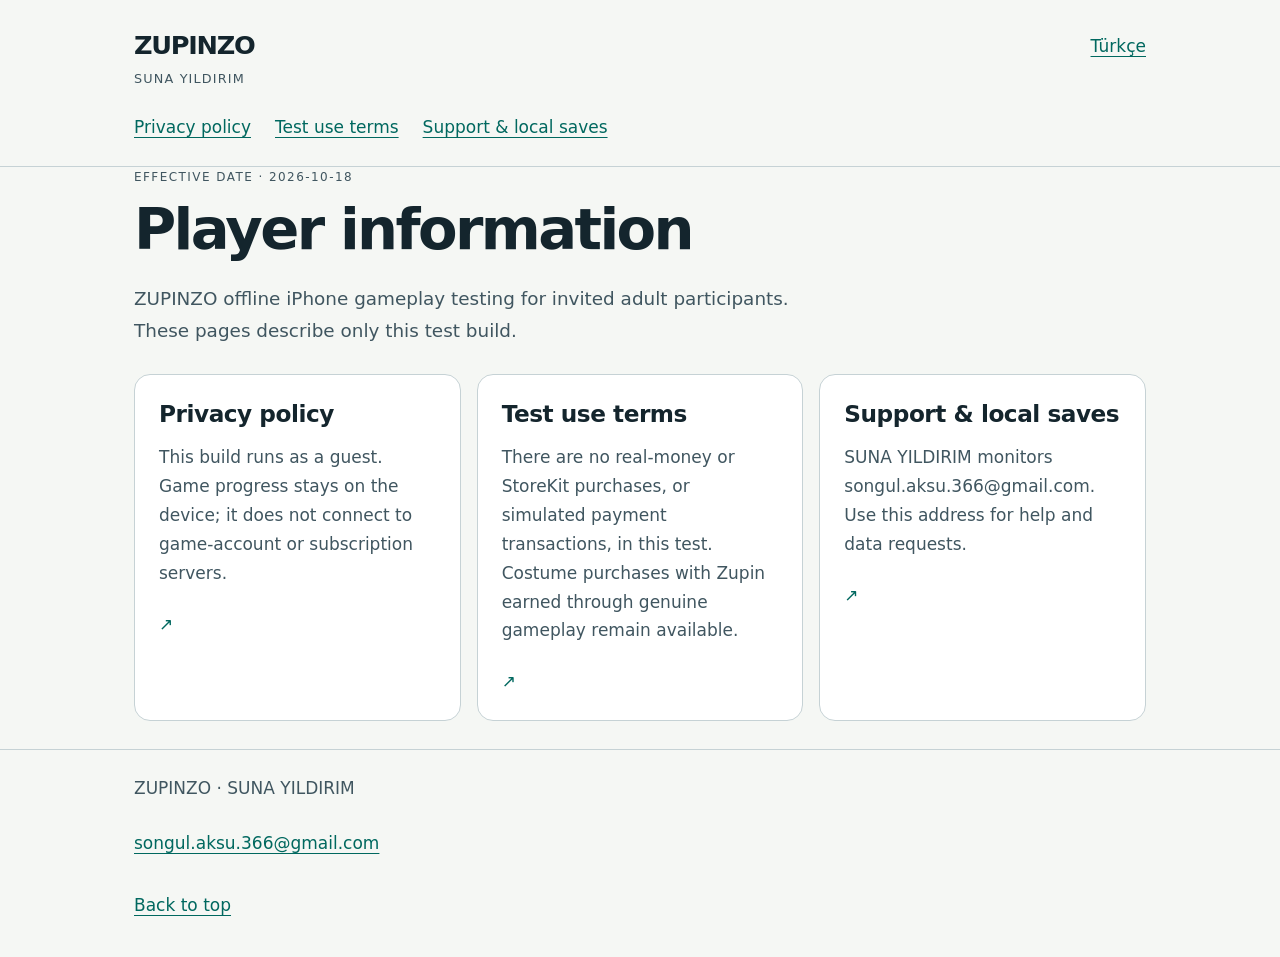
==== en/index.html @ 1bb2598b "Publish approved offline gameplay privacy and support pages" ====
<!doctype html><html lang="en"><head><meta charset="utf-8"><meta name="viewport" content="width=device-width,initial-scale=1,viewport-fit=cover"><meta name="referrer" content="no-referrer"><title>Player information · ZUPINZO</title><link rel="stylesheet" href="../style.css"></head><body id="top"><a class="skip" href="#main">Skip to content</a><header><div class="wrap"><div class="mast"><a class="brand" href="./">ZUPINZO</a><a class="language" lang="tr" hreflang="tr" href="../tr/">Türkçe</a></div><div class="publisher">SUNA YILDIRIM</div><nav aria-label="Pages"><a href="privacy/">Privacy policy</a><a href="terms/">Test use terms</a><a href="support/">Support &amp; local saves</a></nav></div></header><main id="main" class="wrap" tabindex="-1"><div class="eyebrow">Effective date · 2026-10-18</div><h1>Player information</h1><p class="summary">ZUPINZO offline iPhone gameplay testing for invited adult participants. These pages describe only this test build.</p><div class=""><div class="cards"><a class="card" href="privacy/"><h2>Privacy policy</h2><p>This build runs as a guest. Game progress stays on the device; it does not connect to game-account or subscription servers.</p><span aria-hidden="true">↗</span></a><a class="card" href="terms/"><h2>Test use terms</h2><p>There are no real-money or StoreKit purchases, or simulated payment transactions, in this test. Costume purchases with Zupin earned through genuine gameplay remain available.</p><span aria-hidden="true">↗</span></a><a class="card" href="support/"><h2>Support &amp; local saves</h2><p>SUNA YILDIRIM monitors songul.aksu.366@gmail.com. Use this address for help and data requests.</p><span aria-hidden="true">↗</span></a></div></div></main><footer><div class="wrap"><p>ZUPINZO · SUNA YILDIRIM</p><p><a href="mailto:songul.aksu.366@gmail.com">songul.aksu.366@gmail.com</a></p><a href="#top">Back to top</a></div></footer></body></html>
---- style.css ----
:root{color-scheme:light;--ink:#14252d;--muted:#405660;--line:#c6d2d5;--paper:#f5f7f4;--accent:#00685f}*{box-sizing:border-box}html{scroll-behavior:auto}body{margin:0;background:var(--paper);color:var(--ink);font:17px/1.7 system-ui,-apple-system,BlinkMacSystemFont,"Segoe UI",sans-serif;overflow-wrap:anywhere}a{color:var(--accent);text-underline-offset:.22em}a:hover{text-decoration-thickness:3px}a:focus-visible{outline:3px solid #a54a00;outline-offset:4px;border-radius:3px}.skip{position:absolute;left:1rem;top:-9rem;background:white;padding:.8rem;z-index:2}.skip:focus{top:1rem}.wrap{max-width:1060px;margin:auto;padding:0 max(24px,env(safe-area-inset-left)) 0 max(24px,env(safe-area-inset-right))}.notice{padding:12px 0;background:#fff0cc;border-bottom:1px solid #c4a34b;font-size:.8rem;letter-spacing:.07em;font-weight:750}.brand{font-size:1.6rem;font-weight:850;letter-spacing:-.05em;text-decoration:none;color:var(--ink)}header{padding-top:max(24px,env(safe-area-inset-top));border-bottom:1px solid var(--line)}.mast{display:flex;justify-content:space-between;align-items:center;gap:20px;flex-wrap:wrap}.publisher{font-size:.8rem;letter-spacing:.09em;text-transform:uppercase;color:var(--muted)}nav{display:flex;flex-wrap:wrap;gap:6px 24px;padding:16px 0}nav a,.language{display:inline-flex;align-items:center;min-height:44px}nav a[aria-current=page]{color:var(--ink);font-weight:750;text-decoration-thickness:3px}main{padding-top:44px;padding-bottom:48px;min-height:60vh}.eyebrow{font-size:.75rem;letter-spacing:.12em;text-transform:uppercase;color:var(--muted)}h1{font-size:clamp(2rem,6vw,3.6rem);line-height:1.08;letter-spacing:-.045em;margin:12px 0 22px;max-width:850px}h2{font-size:1.45rem;line-height:1.3;margin:0 0 14px;letter-spacing:-.02em}p{margin:0 0 18px}.summary{font-size:1.15rem;color:var(--muted);max-width:700px}.content{max-width:760px}section{margin-top:34px;padding-top:28px;border-top:1px solid var(--line)}.cards,.plans{display:grid;grid-template-columns:repeat(3,minmax(0,1fr));gap:16px;margin:28px 0}.card,.plan{padding:24px;border:1px solid var(--line);border-radius:16px;background:white}.card{display:block;text-decoration:none;color:var(--ink)}.card p{color:var(--muted);margin:0}.card span{display:block;color:var(--accent);margin-top:22px}.plan strong{font-size:1.6rem;line-height:1.4;display:block}.plan p{margin:8px 0 0}.small{font-size:.87rem;color:var(--muted)}.review{border:2px dashed #95660a;border-radius:12px;padding:24px;background:#fff9e9}.review li{margin-bottom:16px}.links{display:flex;gap:10px 24px;flex-wrap:wrap;list-style:none;padding:0}.links a{min-height:44px;display:inline-flex;align-items:center}footer a{display:inline-flex;align-items:center;min-height:44px}footer{border-top:1px solid var(--line);padding:24px 0 max(30px,env(safe-area-inset-bottom));color:var(--muted)}.inspection{display:flex;flex-wrap:wrap;gap:16px;padding:20px}.inspection iframe{height:700px;border:2px solid #405660;border-radius:14px;background:white;max-width:100%}.inspection select{font:inherit} @media(max-width:640px){.wrap{padding-left:max(20px,env(safe-area-inset-left));padding-right:max(20px,env(safe-area-inset-right))}.cards,.plans{grid-template-columns:1fr}main{padding-top:28px}nav{gap:2px 16px}.card,.plan{padding:20px}h2{font-size:1.3rem}.review{padding:18px}.publisher{font-size:.7rem}}@media print{.notice{border:2px solid black}.skip{display:none}body{font-size:12pt}section,.plan{break-inside:avoid}a{color:inherit}}
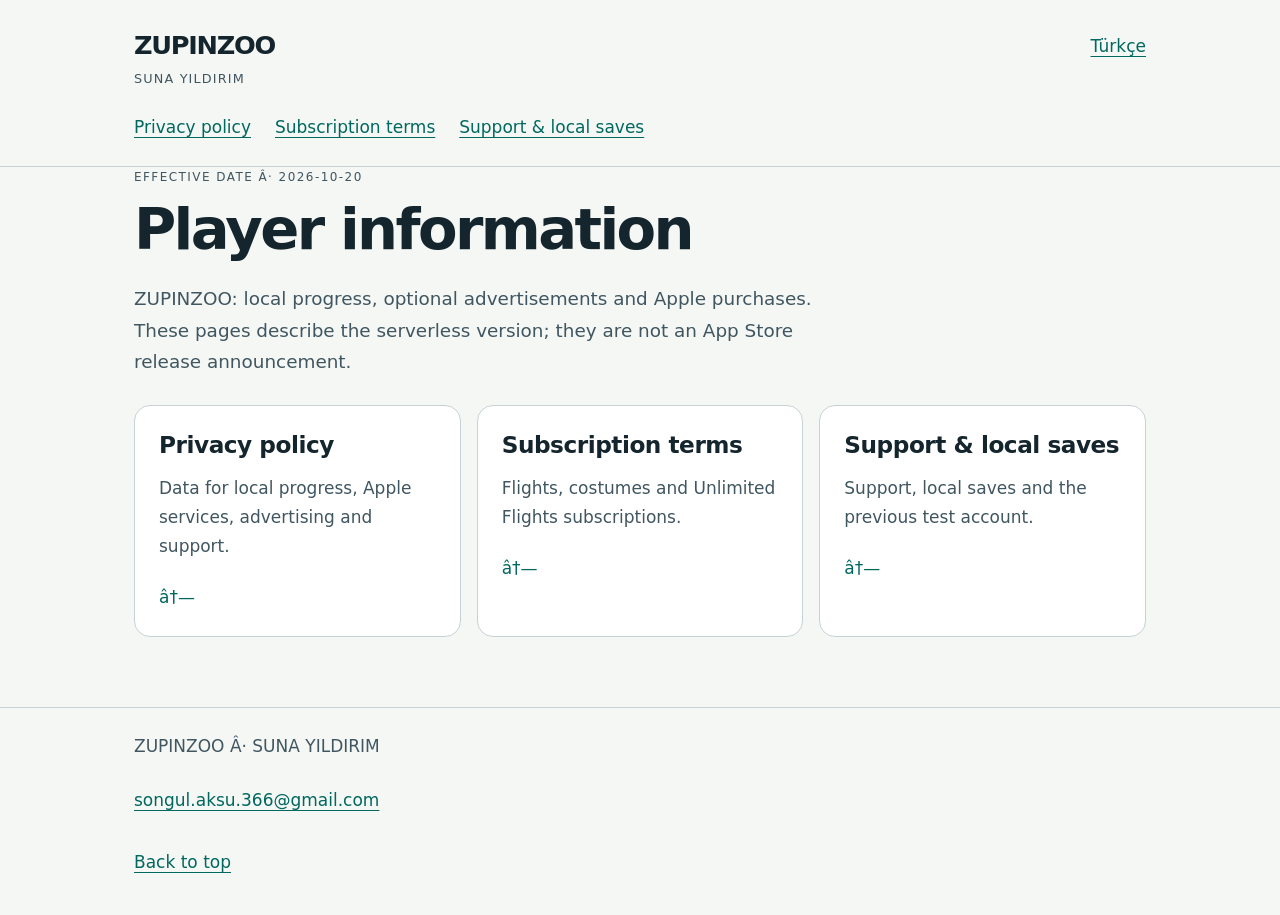
==== commit 2aa213dd: "Publish approved serverless ZUPINZOO policies and support retention" ====
--- a/en/index.html
+++ b/en/index.html
@@ -1 +1 @@
-<!doctype html><html lang="en"><head><meta charset="utf-8"><meta name="viewport" content="width=device-width,initial-scale=1,viewport-fit=cover"><meta name="referrer" content="no-referrer"><title>Player information · ZUPINZO</title><link rel="stylesheet" href="../style.css"></head><body id="top"><a class="skip" href="#main">Skip to content</a><header><div class="wrap"><div class="mast"><a class="brand" href="./">ZUPINZO</a><a class="language" lang="tr" hreflang="tr" href="../tr/">Türkçe</a></div><div class="publisher">SUNA YILDIRIM</div><nav aria-label="Pages"><a href="privacy/">Privacy policy</a><a href="terms/">Test use terms</a><a href="support/">Support &amp; local saves</a></nav></div></header><main id="main" class="wrap" tabindex="-1"><div class="eyebrow">Effective date · 2026-10-18</div><h1>Player information</h1><p class="summary">ZUPINZO offline iPhone gameplay testing for invited adult participants. These pages describe only this test build.</p><div class=""><div class="cards"><a class="card" href="privacy/"><h2>Privacy policy</h2><p>This build runs as a guest. Game progress stays on the device; it does not connect to game-account or subscription servers.</p><span aria-hidden="true">↗</span></a><a class="card" href="terms/"><h2>Test use terms</h2><p>There are no real-money or StoreKit purchases, or simulated payment transactions, in this test. Costume purchases with Zupin earned through genuine gameplay remain available.</p><span aria-hidden="true">↗</span></a><a class="card" href="support/"><h2>Support &amp; local saves</h2><p>SUNA YILDIRIM monitors songul.aksu.366@gmail.com. Use this address for help and data requests.</p><span aria-hidden="true">↗</span></a></div></div></main><footer><div class="wrap"><p>ZUPINZO · SUNA YILDIRIM</p><p><a href="mailto:songul.aksu.366@gmail.com">songul.aksu.366@gmail.com</a></p><a href="#top">Back to top</a></div></footer></body></html>+<!doctype html><html lang="en"><head><meta charset="utf-8"><meta name="viewport" content="width=device-width,initial-scale=1,viewport-fit=cover"><meta name="referrer" content="no-referrer"><title>Player information Â· ZUPINZOO</title><link rel="stylesheet" href="../style.css"></head><body id="top"><a class="skip" href="#main">Skip to content</a><header><div class="wrap"><div class="mast"><a class="brand" href="./">ZUPINZOO</a><a class="language" lang="tr" hreflang="tr" href="../tr/">Türkçe</a></div><div class="publisher">SUNA YILDIRIM</div><nav aria-label="Pages"><a href="privacy/">Privacy policy</a><a href="terms/">Subscription terms</a><a href="support/">Support &amp; local saves</a></nav></div></header><main id="main" class="wrap" tabindex="-1"><div class="eyebrow">Effective date Â· 2026-10-20</div><h1>Player information</h1><p class="summary">ZUPINZOO: local progress, optional advertisements and Apple purchases. These pages describe the serverless version; they are not an App Store release announcement.</p><div class=""><div class="cards"><a class="card" href="privacy/"><h2>Privacy policy</h2><p>Data for local progress, Apple services, advertising and support.</p><span aria-hidden="true">â†—</span></a><a class="card" href="terms/"><h2>Subscription terms</h2><p>Flights, costumes and Unlimited Flights subscriptions.</p><span aria-hidden="true">â†—</span></a><a class="card" href="support/"><h2>Support &amp; local saves</h2><p>Support, local saves and the previous test account.</p><span aria-hidden="true">â†—</span></a></div></div></main><footer><div class="wrap"><p>ZUPINZOO Â· SUNA YILDIRIM</p><p><a href="mailto:songul.aksu.366@gmail.com">songul.aksu.366@gmail.com</a></p><a href="#top">Back to top</a></div></footer></body></html>
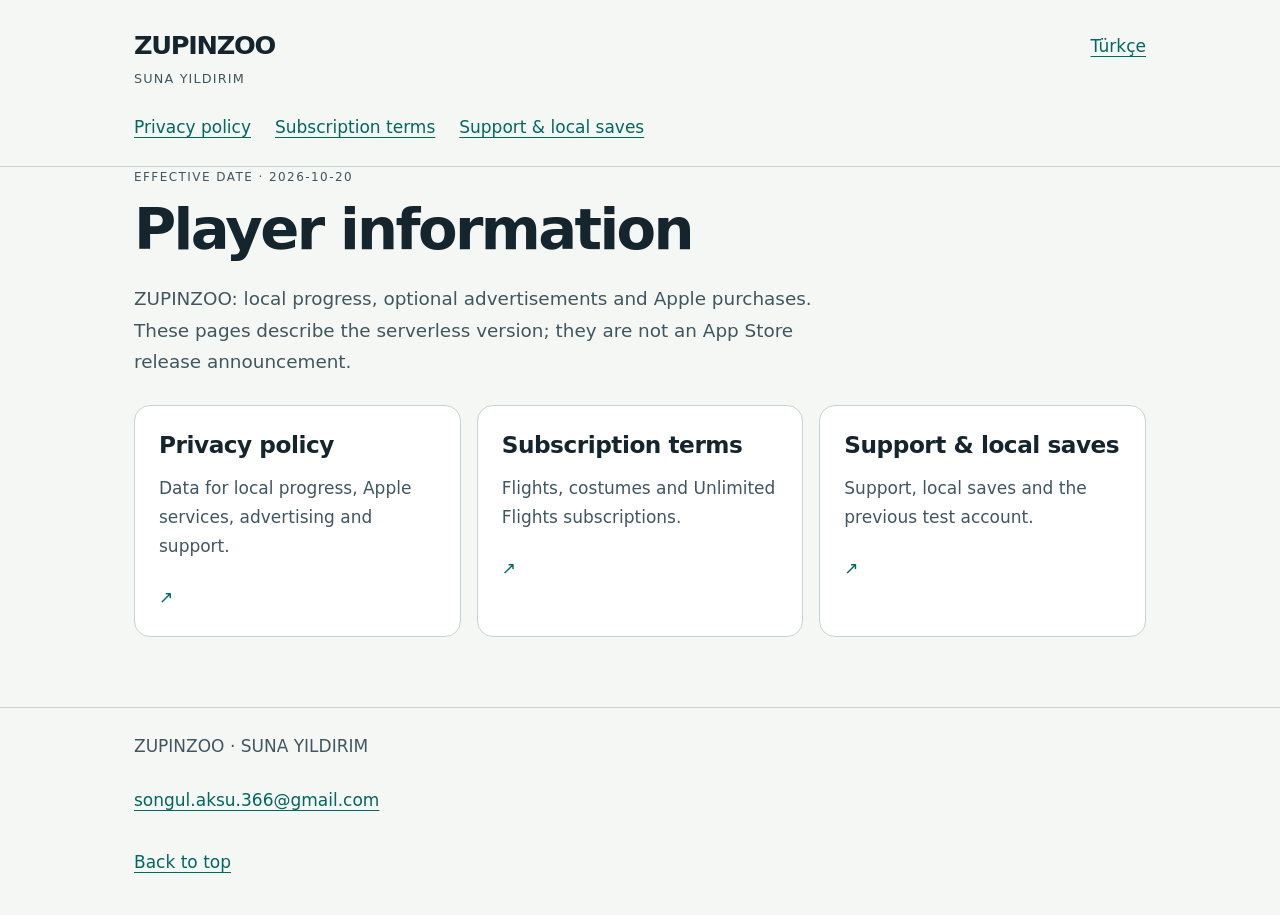
==== commit b1834529: "Correct shared website UTF-8 labels; approved policy wording unchanged" ====
--- a/en/index.html
+++ b/en/index.html
@@ -1 +1 @@
-<!doctype html><html lang="en"><head><meta charset="utf-8"><meta name="viewport" content="width=device-width,initial-scale=1,viewport-fit=cover"><meta name="referrer" content="no-referrer"><title>Player information Â· ZUPINZOO</title><link rel="stylesheet" href="../style.css"></head><body id="top"><a class="skip" href="#main">Skip to content</a><header><div class="wrap"><div class="mast"><a class="brand" href="./">ZUPINZOO</a><a class="language" lang="tr" hreflang="tr" href="../tr/">Türkçe</a></div><div class="publisher">SUNA YILDIRIM</div><nav aria-label="Pages"><a href="privacy/">Privacy policy</a><a href="terms/">Subscription terms</a><a href="support/">Support &amp; local saves</a></nav></div></header><main id="main" class="wrap" tabindex="-1"><div class="eyebrow">Effective date Â· 2026-10-20</div><h1>Player information</h1><p class="summary">ZUPINZOO: local progress, optional advertisements and Apple purchases. These pages describe the serverless version; they are not an App Store release announcement.</p><div class=""><div class="cards"><a class="card" href="privacy/"><h2>Privacy policy</h2><p>Data for local progress, Apple services, advertising and support.</p><span aria-hidden="true">â†—</span></a><a class="card" href="terms/"><h2>Subscription terms</h2><p>Flights, costumes and Unlimited Flights subscriptions.</p><span aria-hidden="true">â†—</span></a><a class="card" href="support/"><h2>Support &amp; local saves</h2><p>Support, local saves and the previous test account.</p><span aria-hidden="true">â†—</span></a></div></div></main><footer><div class="wrap"><p>ZUPINZOO Â· SUNA YILDIRIM</p><p><a href="mailto:songul.aksu.366@gmail.com">songul.aksu.366@gmail.com</a></p><a href="#top">Back to top</a></div></footer></body></html>+<!doctype html><html lang="en"><head><meta charset="utf-8"><meta name="viewport" content="width=device-width,initial-scale=1,viewport-fit=cover"><meta name="referrer" content="no-referrer"><title>Player information · ZUPINZOO</title><link rel="stylesheet" href="../style.css"></head><body id="top"><a class="skip" href="#main">Skip to content</a><header><div class="wrap"><div class="mast"><a class="brand" href="./">ZUPINZOO</a><a class="language" lang="tr" hreflang="tr" href="../tr/">Türkçe</a></div><div class="publisher">SUNA YILDIRIM</div><nav aria-label="Pages"><a href="privacy/">Privacy policy</a><a href="terms/">Subscription terms</a><a href="support/">Support &amp; local saves</a></nav></div></header><main id="main" class="wrap" tabindex="-1"><div class="eyebrow">Effective date · 2026-10-20</div><h1>Player information</h1><p class="summary">ZUPINZOO: local progress, optional advertisements and Apple purchases. These pages describe the serverless version; they are not an App Store release announcement.</p><div class=""><div class="cards"><a class="card" href="privacy/"><h2>Privacy policy</h2><p>Data for local progress, Apple services, advertising and support.</p><span aria-hidden="true">↗</span></a><a class="card" href="terms/"><h2>Subscription terms</h2><p>Flights, costumes and Unlimited Flights subscriptions.</p><span aria-hidden="true">↗</span></a><a class="card" href="support/"><h2>Support &amp; local saves</h2><p>Support, local saves and the previous test account.</p><span aria-hidden="true">↗</span></a></div></div></main><footer><div class="wrap"><p>ZUPINZOO · SUNA YILDIRIM</p><p><a href="mailto:songul.aksu.366@gmail.com">songul.aksu.366@gmail.com</a></p><a href="#top">Back to top</a></div></footer></body></html>
